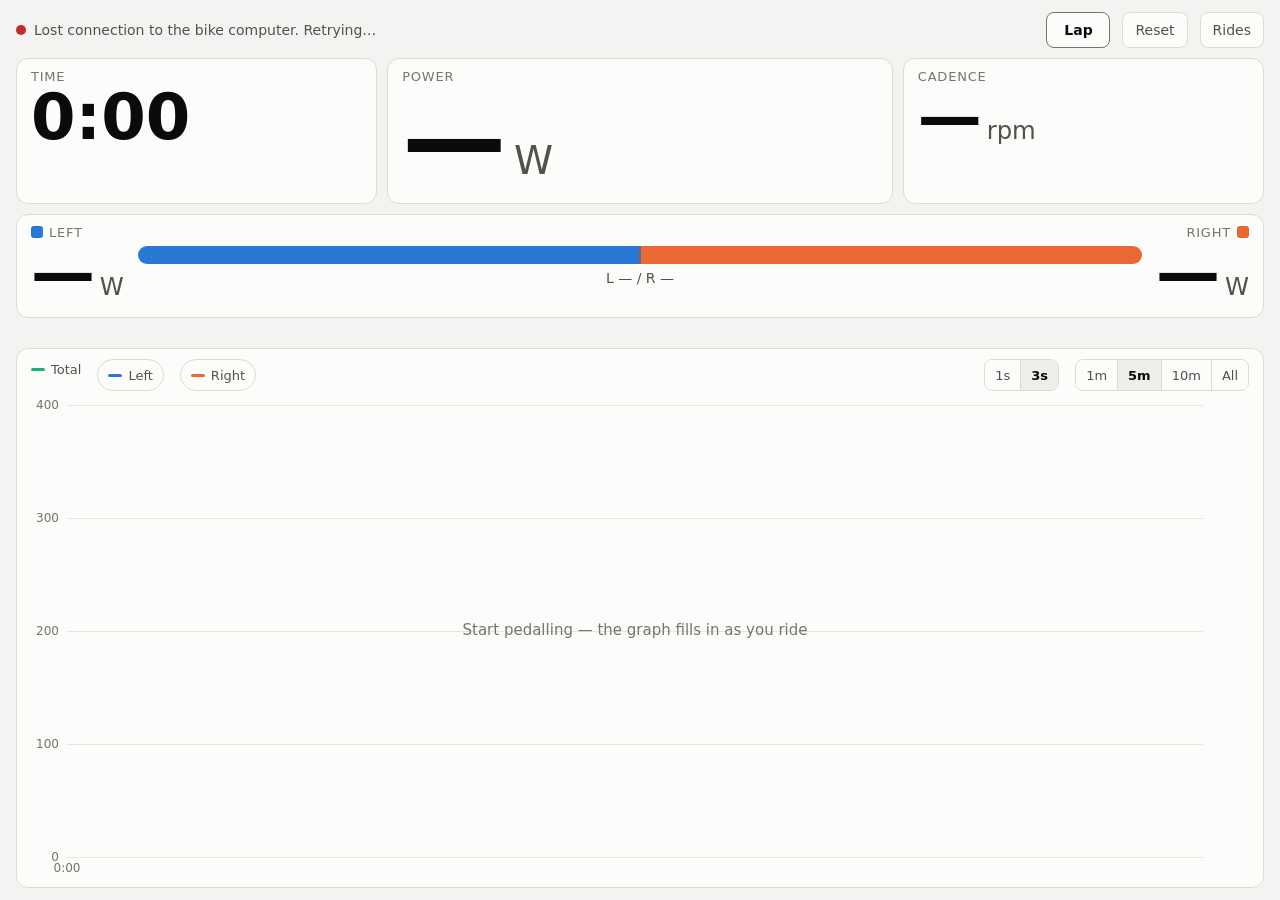
==== static/index.html @ 310988ab "Bike computer v0.8: settable efficiency for the kcal estimate - Efficiency (15-30 %, default 24) und" ====
<!doctype html>
<html lang="en">
<head>
<meta charset="utf-8">
<meta name="viewport" content="width=device-width, initial-scale=1, viewport-fit=cover">
<meta name="theme-color" content="#111110">
<title>Bike Computer</title>
<style>
  :root {
    color-scheme: dark;
    --bg:            #111110;
    --surface-1:     #1a1a19;
    --surface-2:     #242422;
    --border:        #34332f;
    --text-primary:  #f0efec;
    --text-secondary:#c3c2b7;
    --text-muted:    #8d8c84;
    --grid:          #2c2b28;
    --series-total:  #199e70;   /* aqua  */
    --series-left:   #3987e5;   /* blue  */
    --series-right:  #d95926;   /* orange */
    --series-hr:     #d6409f;   /* magenta */
    --ok:            #0ca30c;
    --warn:          #c98500;
    --bad:           #e5484d;
    /* power zones 1-7 */
    --z1: #8e8d87; --z2: #3b82f6; --z3: #22a06b; --z4: #e0b000;
    --z5: #f07a1a; --z6: #e5484d; --z7: #a35ee8;
  }
  @media (prefers-color-scheme: light) {
    :root:not([data-theme="dark"]) {
      color-scheme: light;
      --bg:            #f3f3f1;
      --surface-1:     #fcfcfb;
      --surface-2:     #efeeeb;
      --border:        #dcdbd6;
      --text-primary:  #0b0b0b;
      --text-secondary:#52514e;
      --text-muted:    #75746f;
      --grid:          #e6e5e1;
      --series-total:  #1baf7a;
      --series-left:   #2a78d6;
      --series-right:  #eb6834;
      --series-hr:     #c22d8a;
      --ok:            #008300;
      --warn:          #b07000;
      --bad:           #c62a2f;
      --z1: #75746f; --z2: #2563eb; --z3: #148a5a; --z4: #b38b00;
      --z5: #d9640a; --z6: #c62a2f; --z7: #8a45cf;
    }
  }
  :root[data-theme="dark"] { color-scheme: dark; }

  * { box-sizing: border-box; }
  [hidden] { display: none !important; }
  html, body { height: 100%; margin: 0; }
  body {
    background: var(--bg);
    color: var(--text-primary);
    font-family: system-ui, -apple-system, "Segoe UI", Roboto, sans-serif;
    font-variant-numeric: tabular-nums;
    display: flex; flex-direction: column;
    padding: 12px 16px calc(12px + env(safe-area-inset-bottom));
    gap: 10px;
    overflow-x: hidden;
  }

  header { display: flex; align-items: center; gap: 12px; flex-wrap: wrap; }
  .status { display: flex; align-items: center; gap: 8px; font-size: 14px; color: var(--text-secondary); margin-right: auto; }
  .dot { width: 10px; height: 10px; border-radius: 50%; background: var(--warn); }
  .dot.ok { background: var(--ok); }
  .dot.bad { background: var(--bad); }
  .alert {
    display: none; border: 1px solid var(--bad); border-radius: 8px; padding: 8px 12px;
    font-size: 14px; color: var(--text-primary); background: var(--surface-1);
  }
  .alert.show { display: block; }
  .seg { display: inline-flex; border: 1px solid var(--border); border-radius: 8px; overflow: hidden; }
  .seg button, .btn {
    background: var(--surface-1); color: var(--text-secondary); border: 0;
    font: inherit; font-size: 14px; padding: 8px 12px; cursor: pointer; min-height: 36px;
  }
  .seg button + button { border-left: 1px solid var(--border); }
  .seg button[aria-pressed="true"] { background: var(--surface-2); color: var(--text-primary); font-weight: 600; }
  .btn { border: 1px solid var(--border); border-radius: 8px; text-decoration: none; display: inline-flex; align-items: center; }

  .tiles { display: grid; grid-template-columns: 1fr 1.4fr 1fr; gap: 10px; }
  .tiles.has-hr { grid-template-columns: 1fr 1.4fr 1fr 1fr; }
  .tile.hr { display: none; }
  .tiles.has-hr .tile.hr { display: block; }
  .tile {
    background: var(--surface-1); border: 1px solid var(--border); border-radius: 12px;
    padding: 10px 14px; min-width: 0;
  }
  .label { font-size: 13px; color: var(--text-muted); text-transform: uppercase; letter-spacing: .06em; }
  .value { font-weight: 700; line-height: 1.05; white-space: nowrap; }
  .value small { font-size: .38em; font-weight: 500; color: var(--text-secondary); margin-left: .2em; }
  .big   { font-size: clamp(56px, 10vw, 104px); }
  .mid   { font-size: clamp(28px, 6vw, 64px); }

  .lr { display: grid; grid-template-columns: auto 1fr auto; align-items: center; gap: 14px; }
  .lr .side { min-width: 0; }
  .lr .side.right { text-align: right; }
  .key { display: inline-block; width: 12px; height: 12px; border-radius: 3px; vertical-align: -1px; margin-right: 6px; }
  .balance { position: relative; height: 18px; border-radius: 9px; overflow: hidden; display: flex; gap: 2px; background: var(--surface-1); }
  .balance .bl { background: var(--series-left);  transition: flex-basis .4s; }
  .balance .br { background: var(--series-right); transition: flex-basis .4s; }
  .balance .mid50 { position: absolute; left: 50%; top: -3px; bottom: -3px; width: 2px; margin-left: -1px; background: var(--text-primary); opacity: .6; }
  .baltext { text-align: center; font-size: 14px; color: var(--text-secondary); margin-top: 6px; }

  .btn.lap { color: var(--text-primary); font-weight: 600; border-color: var(--text-muted); min-width: 64px; justify-content: center; }
  .btn.lap.flash { background: var(--surface-2); }
  .zone {
    display: none; margin-left: 8px; padding: 1px 8px; border-radius: 999px; font-size: 12px;
    letter-spacing: .03em; text-transform: none; color: var(--text-primary);
    border: 1px solid var(--zc, var(--border)); background: var(--surface-2);
  }
  .zone.show { display: inline-block; }
  .zone::before { content: ""; display: inline-block; width: 8px; height: 8px; border-radius: 50%; background: var(--zc); margin-right: 6px; vertical-align: 0; }
  .lapline { color: var(--text-primary); }
  .laps { overflow-x: auto; }
  .laps table { border-collapse: collapse; width: 100%; font-size: 14px; white-space: nowrap; }
  .laps th { text-align: right; color: var(--text-muted); font-weight: 500; font-size: 12px; text-transform: uppercase; letter-spacing: .05em; padding: 4px 10px; border-bottom: 1px solid var(--border); }
  .laps td { text-align: right; padding: 5px 10px; border-bottom: 1px solid var(--grid); }
  .laps th:first-child, .laps td:first-child { text-align: left; }
  .laps tr.now td { color: var(--text-secondary); }
  .stats { display: flex; gap: 18px; flex-wrap: wrap; font-size: 14px; color: var(--text-secondary); }
  .stats b { color: var(--text-primary); font-weight: 600; }

  .chart { flex: 1; min-height: 220px; position: relative; padding: 10px 6px 6px 6px; display: flex; flex-direction: column; }
  .legend { display: flex; gap: 16px; font-size: 13px; color: var(--text-secondary); padding: 0 8px 6px; flex-wrap: wrap; }
  .legend .key { width: 14px; height: 3px; border-radius: 2px; vertical-align: 3px; }
  .legend .grow { flex: 1; }
  .legend .seg button { font-size: 13px; padding: 4px 10px; min-height: 30px; }
  .legend > button { font: inherit; color: inherit; background: none; border: 1px solid var(--border); border-radius: 999px; padding: 2px 10px; cursor: pointer; }
  .legend > button[aria-pressed="false"] { opacity: .45; text-decoration: line-through; }
  .legend > button[aria-pressed="false"] .key { background: var(--text-muted) !important; }
  .zonebar { font-size: 13px; color: var(--text-secondary); }
  .zonebar .bar { display: flex; height: 10px; border-radius: 5px; overflow: hidden; gap: 1px; background: var(--surface-2); }
  .zonebar .bar div { min-width: 2px; }
  .zonebar .keys { display: flex; flex-wrap: wrap; gap: 4px 14px; margin-top: 6px; }
  .zonebar .keys span::before { content: ""; display: inline-block; width: 8px; height: 8px; border-radius: 2px; background: var(--zc); margin-right: 5px; }
  .legend > span { padding: 3px 0; }
  .plot { position: relative; flex: 1; min-height: 0; }
  canvas { position: absolute; inset: 0; width: 100%; height: 100%; touch-action: none; }
  .tip {
    position: absolute; pointer-events: none; display: none; z-index: 2;
    background: var(--surface-2); border: 1px solid var(--border); border-radius: 8px;
    padding: 8px 10px; font-size: 13px; color: var(--text-primary); white-space: nowrap;
    box-shadow: 0 4px 14px rgba(0,0,0,.25);
  }
  .tip .row { display: flex; justify-content: space-between; gap: 14px; }
  .tip .row span:first-child { color: var(--text-secondary); }

  @media (max-width: 640px) {
    .tiles { grid-template-columns: 1fr 1fr; }
    .tiles .power { grid-column: 1 / -1; order: -1; }
    .tiles.has-hr { grid-template-columns: 1fr 1fr 1fr; }
    .tiles.has-hr .mid { font-size: clamp(24px, 7.5vw, 40px); }
  }
</style>
</head>
<body>
  <header>
    <div class="status"><span class="dot" id="dot"></span><span id="status">Connecting…</span></div>
    <button class="btn lap" id="lap" title="Finish this lap and start the next">Lap</button>
    <button class="btn" id="reset">Reset</button>
    <a class="btn" href="/rides">Rides</a>
  </header>

  <div class="alert" id="alert" role="alert"></div>

  <section class="tiles" id="tiles">
    <div class="tile">
      <div class="label">Time</div>
      <div class="value mid" id="time">0:00</div>
    </div>
    <div class="tile power">
      <div class="label">Power<span class="zone" id="zone"></span></div>
      <div class="value big" id="power">—<small>W</small></div>
    </div>
    <div class="tile">
      <div class="label">Cadence</div>
      <div class="value mid" id="cad">—<small>rpm</small></div>
    </div>
    <div class="tile hr">
      <div class="label">Heart rate</div>
      <div class="value mid" id="hr">—<small>bpm</small></div>
    </div>
  </section>

  <section class="tile lr">
    <div class="side">
      <div class="label"><span class="key" style="background:var(--series-left)"></span>Left</div>
      <div class="value mid" id="left">—<small>W</small></div>
    </div>
    <div>
      <div class="balance" aria-hidden="true"><div class="bl" id="bl" style="flex-basis:50%"></div><div class="br" id="br" style="flex-basis:50%"></div><div class="mid50"></div></div>
      <div class="baltext" id="baltext">L — / R —</div>
    </div>
    <div class="side right">
      <div class="label">Right<span class="key" style="background:var(--series-right);margin:0 0 0 6px"></span></div>
      <div class="value mid" id="right">—<small>W</small></div>
    </div>
  </section>

  <section class="stats" id="stats" title="NP = normalized power: like the average, but weights hard efforts more. IF = NP ÷ FTP. TSS = training load: 100 = one hour at FTP."></section>
  <section class="zonebar" id="zonebar" hidden></section>
  <section class="stats lapline" id="lapline"></section>

  <section class="tile chart">
    <div class="legend">
      <span><span class="key" style="background:var(--series-total)"></span>Total</span>
      <button type="button" id="showL" title="Show or hide the left pedal line"><span class="key" style="background:var(--series-left)"></span>Left</button>
      <button type="button" id="showR" title="Show or hide the right pedal line"><span class="key" style="background:var(--series-right)"></span>Right</button>
      <button type="button" id="showH" title="Show or hide the heart rate line (its own scale)" hidden><span class="key" style="background:var(--series-hr)"></span>HR</button>
      <span class="grow"></span>
      <div class="seg" id="smooth" title="Smoothing for the big numbers">
        <button data-v="1" aria-pressed="false">1s</button>
        <button data-v="3" aria-pressed="true">3s</button>
      </div>
      <div class="seg" id="win" title="Graph window">
        <button data-v="60">1m</button>
        <button data-v="300">5m</button>
        <button data-v="600">10m</button>
        <button data-v="0">All</button>
      </div>
    </div>
    <div class="plot" id="plot">
      <canvas id="cv" aria-label="Power over time: total, left and right pedal"></canvas>
      <div class="tip" id="tip"></div>
    </div>
  </section>

  <section class="tile laps" id="laps" hidden></section>

<script>
(() => {
  const $ = id => document.getElementById(id);
  let history = [];          // samples recorded while moving
  let latest = null;         // last sample from server
  let windowS = 300;
  let smoothS = 3;
  let hoverX = null;
  let showL = true, showR = true, showH = true;   // left/right pedal and heart rate lines on the graph

  // ---------- persisted preferences (best effort)
  try {
    const w = localStorage.getItem("bc.win"); if (w !== null) windowS = +w;
    const s = localStorage.getItem("bc.smooth"); if (s !== null) smoothS = +s;
    showL = localStorage.getItem("bc.showL") !== "0";
    showR = localStorage.getItem("bc.showR") !== "0";
    showH = localStorage.getItem("bc.showH") !== "0";
  } catch (e) {}
  function setupToggle(id, key, get, set) {
    const b = $(id);
    const sync = () => b.setAttribute("aria-pressed", String(get()));
    b.onclick = () => { set(!get()); sync(); try { localStorage.setItem(key, get() ? "1" : "0"); } catch (e) {} render(); };
    sync();
  }
  setupToggle("showL", "bc.showL", () => showL, v => showL = v);
  setupToggle("showR", "bc.showR", () => showR, v => showR = v);
  setupToggle("showH", "bc.showH", () => showH, v => showH = v);
  function setupSeg(id, get, set) {
    const btns = [...$(id).querySelectorAll("button")];
    const sync = () => btns.forEach(b => b.setAttribute("aria-pressed", String(+b.dataset.v === get())));
    btns.forEach(b => b.onclick = () => { set(+b.dataset.v); sync(); render(); });
    sync();
  }
  setupSeg("win", () => windowS, v => { windowS = v; try { localStorage.setItem("bc.win", v); } catch (e) {} });
  setupSeg("smooth", () => smoothS, v => { smoothS = v; try { localStorage.setItem("bc.smooth", v); } catch (e) {} });

  $("reset").onclick = () => {
    if (confirm("Reset the ride? (timer, graph and averages)")) post("/api/reset");
  };

  // POSTs must carry this header; the server rejects POSTs from other web pages.
  function post(path, body) {
    return fetch(path, {
      method: "POST",
      headers: { "Content-Type": "application/json", "X-Bike-Computer": "1" },
      body: JSON.stringify(body || {}),
    }).catch(() => {});
  }
  // The Pi has no battery-backed clock; give it the phone's time for ride file names.
  const sendClock = () => post("/api/clock", { now: Date.now() });

  // ---------- formatting
  const fmtTime = s => {
    s = Math.floor(s || 0);
    const h = Math.floor(s / 3600), m = Math.floor(s / 60) % 60, ss = String(s % 60).padStart(2, "0");
    return h ? `${h}:${String(m).padStart(2, "0")}:${ss}` : `${m}:${ss}`;
  };
  const num = (v, unit) => `${v == null ? "—" : Math.round(v)}<small>${unit}</small>`;
  const css = name => getComputedStyle(document.documentElement).getPropertyValue(name).trim();

  // ---------- power zones (share of FTP; same limits as ride.py)
  const ZONES = [[1, "Recovery", .55], [2, "Endurance", .75], [3, "Tempo", .90], [4, "Threshold", 1.05],
                 [5, "VO2 max", 1.20], [6, "Anaerobic", 1.50], [7, "Neuromuscular", Infinity]];
  const zoneOf = (p, ftp) => ftp && p != null ? ZONES.find(z => p <= z[2] * ftp) : null;

  // ---------- numbers
  function smoothed() {
    // Average of the last `smoothS` seconds; falls back to the live sample when stopped.
    if (!latest) return null;
    if (!latest.moving || smoothS <= 1 || history.length === 0) return latest;
    const tail = history.slice(-smoothS);
    const avg = k => {
      const v = tail.map(s => s[k]).filter(x => x != null);
      return v.length ? v.reduce((a, b) => a + b, 0) / v.length : null;
    };
    return { p: avg("p"), l: avg("l"), r: avg("r"), c: avg("c"), h: latest.h };
  }

  function renderNumbers() {
    if (!latest) return;
    const st = latest.stats || {};
    const ftp = st.ftp;
    $("time").textContent = fmtTime(st.elapsed);
    const s = smoothed();
    $("power").innerHTML = num(s.p, "W");
    const z = latest.moving ? zoneOf(s.p, ftp) : null;
    $("zone").classList.toggle("show", !!z);
    if (z) { $("zone").textContent = `Z${z[0]} ${z[1]}`; $("zone").style.setProperty("--zc", `var(--z${z[0]})`); }
    $("cad").innerHTML = num(s.c, "rpm");
    // Show the heart rate tile once a strap has been seen in this ride.
    if (latest.h != null || st.avg_hr != null) $("tiles").classList.add("has-hr");
    $("hr").innerHTML = num(latest.h, "bpm");
    $("left").innerHTML = num(s.l, "W");
    $("right").innerHTML = num(s.r, "W");
    const tot = (s.l || 0) + (s.r || 0);
    if (s.l != null && tot > 0) {
      const lp = Math.round(100 * s.l / tot);
      $("bl").style.flexBasis = lp + "%";
      $("br").style.flexBasis = (100 - lp) + "%";
      $("baltext").textContent = `L ${lp}% / R ${100 - lp}%`;
    } else {
      $("baltext").textContent = "L — / R —";
    }
    const balTot = (st.avg_l || 0) + (st.avg_r || 0);
    const avgBal = balTot > 0 ? `${Math.round(100 * st.avg_l / balTot)}/${Math.round(100 * st.avg_r / balTot)}` : "—";
    $("stats").innerHTML =
      `<span>Avg <b>${st.avg_p ?? "—"} W</b></span>` +
      `<span>NP <b>${st.np ?? "—"} W</b></span>` +
      `<span>Max <b>${st.max_p ?? "—"} W</b></span>` +
      `<span>Avg L/R <b>${avgBal}</b></span>` +
      `<span>Avg cad <b>${st.avg_c ?? "—"} rpm</b></span>` +
      (st.avg_hr != null ? `<span>Avg HR <b>${st.avg_hr} bpm</b></span><span>Max HR <b>${st.max_hr} bpm</b></span>` : "") +
      `<span>Work <b>${st.kj ?? "—"} kJ</b></span>` +
      `<span title="Estimated food energy burned, assuming ${st.efficiency || 24}% efficiency (set it on the Rides page).">Burned <b>≈ ${kcal(st.kj, st.efficiency) ?? "—"} kcal</b></span>` +
      (ftp ? `<span>IF <b>${st.if != null ? st.if.toFixed(2) : "—"}</b></span><span>TSS <b>${st.tss ?? "—"}</b></span>` : "");
    renderLaps(st);
    renderZones($("zonebar"), ftp ? st.zones : null);
    $("showH").hidden = !$("tiles").classList.contains("has-hr");

    renderStatus();
  }

  // Food energy burned, estimated from work: 1 kcal = 4.184 kJ and the body turns
  // about `eff` % of it into work at the pedals (24 % by default, so kcal ≈ kJ).
  // Set on the Rides page, as it varies from rider to rider.
  const kcal = (kj, eff) => kj == null ? null : Math.round(kj / (4.184 * (eff || 24) / 100));

  // ---------- time in zones (same markup on the Rides page)
  function renderZones(box, zones) {
    const total = zones ? zones.reduce((a, b) => a + b, 0) : 0;
    box.hidden = !total;
    if (!total) return;
    const names = ZONES.map(z => z[1]);
    box.innerHTML = `<div class="bar" role="img" aria-label="Time in power zones">` +
      zones.map((s, i) => s ? `<div style="flex:${s};background:var(--z${i + 1})" title="Z${i + 1} ${names[i]}: ${fmtTime(s)}"></div>` : "").join("") +
      `</div><div class="keys">` +
      zones.map((s, i) => s ? `<span style="--zc:var(--z${i + 1})">Z${i + 1} <b>${fmtTime(s)}</b> · ${Math.round(100 * s / total)}%</span>` : "").join("") +
      `</div>`;
  }

  // ---------- laps
  function renderLaps(st) {
    const lap = st.lap, laps = st.laps || [];
    // The lap line only once a lap has been pressed; before that it repeats the ride totals.
    $("lapline").innerHTML = lap && laps.length
      ? `<span>Lap <b>${lap.n}</b></span><span>Lap time <b>${fmtTime(lap.elapsed)}</b></span>` +
        `<span>Lap avg <b>${lap.avg_p} W</b></span>` +
        (lap.avg_hr != null ? `<span>Lap HR <b>${lap.avg_hr} bpm</b></span>` : "")
      : "";
    const box = $("laps");
    box.hidden = !laps.length;
    if (!laps.length) return;
    const hasHr = [...laps, lap].some(l => l && l.avg_hr != null);
    const ftp = st.ftp;
    const row = (l, now) => `<tr class="${now ? "now" : ""}"><td>${l.n}${now ? " (now)" : ""}</td>` +
      `<td>${fmtTime(l.elapsed)}</td><td>${l.avg_p} W</td><td>${l.np ?? "—"}${l.np != null ? " W" : ""}</td>` +
      `<td>${l.max_p} W</td>` + (ftp ? `<td>${l.if != null ? l.if.toFixed(2) : "—"}</td>` : "") +
      (hasHr ? `<td>${l.avg_hr ?? "—"}${l.avg_hr != null ? " bpm" : ""}</td>` : "") +
      `<td>${l.avg_c != null ? `${l.avg_c} rpm` : "—"}</td></tr>`;
    box.innerHTML = `<table><thead><tr><th>Lap</th><th>Time</th><th>Avg</th><th>NP</th><th>Max</th>` +
      (ftp ? `<th>IF</th>` : "") + (hasHr ? `<th>HR</th>` : "") + `<th>Cadence</th></tr></thead><tbody>` +
      laps.map(l => row(l, false)).join("") + (lap && lap.elapsed > 0 ? row(lap, true) : "") + `</tbody></table>`;
  }

  $("lap").onclick = () => {
    post("/api/lap");
    const b = $("lap");
    b.classList.add("flash"); setTimeout(() => b.classList.remove("flash"), 400);
  };

  // ---------- status line and warnings
  const STALE_MS = 5000;     // no sample for this long = the bike computer stopped updating
  let lastMsgAt = 0, linkDown = false;

  function renderStatus() {
    const dot = $("dot"), status = $("status");
    const stale = !linkDown && lastMsgAt && Date.now() - lastMsgAt > STALE_MS;
    const src = (latest && latest.source) || {};
    let text, cls = "";
    if (linkDown) {
      text = "Lost connection to the bike computer. Retrying…"; cls = "bad";
    } else if (stale) {
      text = "No data from the bike computer. The numbers are not updating."; cls = "bad";
    } else if (!latest) {
      text = "Connecting…";
    } else if (latest.connected) {
      text = latest.moving ? "Receiving" : "Connected · paused"; cls = "ok";
    } else {
      text = src.text || "Searching for pedals…"; cls = src.level === "error" ? "bad" : "";
    }
    status.textContent = text;
    dot.classList.toggle("ok", cls === "ok");
    dot.classList.toggle("bad", cls === "bad");
    const err = latest && !linkDown && !stale ? latest.log_error : null;
    $("alert").textContent = err ? `${err}. The dashboard keeps working, but this ride is not being saved.` : "";
    $("alert").classList.toggle("show", !!err);
  }
  setInterval(renderStatus, 1000);

  // ---------- chart
  const cv = $("cv"), ctx = cv.getContext("2d"), plot = $("plot"), tip = $("tip");
  const PAD = { l: 44, r: 54, t: 8, b: 24 };

  function visible() {
    if (!history.length) return [];
    if (!windowS) return history;
    const tEnd = history[history.length - 1].t;
    let i = history.length - 1;
    while (i > 0 && history[i - 1].t >= tEnd - windowS) i--;
    return history.slice(i);
  }

  // Average neighbouring samples so a long ride draws about one point per pixel.
  // Returns [points, k] where k = seconds per point (for finding pauses).
  function thin(data, maxPts) {
    if (data.length <= maxPts) return [data, 1];
    const k = Math.ceil(data.length / maxPts), out = [];
    for (let i = 0; i < data.length; i += k) {
      const chunk = data.slice(i, i + k), o = { t: chunk[0].t, lap: chunk[chunk.length - 1].lap };
      for (const key of ["p", "l", "r", "c", "h"]) {
        const v = chunk.map(d => d[key]).filter(x => x != null);
        o[key] = v.length ? v.reduce((a, b) => a + b, 0) / v.length : null;
      }
      out.push(o);
    }
    return [out, k];
  }

  function niceStep(max) {
    const raw = max / 5, mag = Math.pow(10, Math.floor(Math.log10(raw)));
    for (const m of [1, 2, 2.5, 5, 10]) if (m * mag >= raw) return m * mag;
    return 10 * mag;
  }

  function render() {
    renderNumbers();
    const dpr = window.devicePixelRatio || 1;
    const W = plot.clientWidth, H = plot.clientHeight;
    if (cv.width !== Math.round(W * dpr) || cv.height !== Math.round(H * dpr)) {
      cv.width = Math.round(W * dpr); cv.height = Math.round(H * dpr);
    }
    ctx.setTransform(dpr, 0, 0, dpr, 0, 0);
    ctx.clearRect(0, 0, W, H);

    const data = visible();
    const pw = W - PAD.l - PAD.r, ph = H - PAD.t - PAD.b;
    const tEnd = data.length ? data[data.length - 1].t : 0;
    const span = windowS || Math.max(60, tEnd - (data[0] ? data[0].t : 0));
    // Fill from the left until the ride is longer than the window, then scroll.
    const t0 = windowS ? Math.max(0, tEnd - windowS) : (data[0] ? data[0].t : 0);
    let maxP = 300, maxH = 0;
    for (const d of data) { if (d.p > maxP) maxP = d.p; if (d.h > maxH) maxH = d.h; }
    const step = niceStep(maxP * 1.08);
    const yMax = Math.ceil(maxP * 1.08 / step) * step;
    const x = t => PAD.l + (t - t0) / span * pw;
    const y = p => PAD.t + ph - (p / yMax) * ph;
    // Heart rate gets its own scale: 40 bpm at the bottom, at least 200 at the top.
    const hMin = 40, hMax = Math.max(200, Math.ceil((maxH + 10) / 10) * 10);
    const yh = h => PAD.t + ph - ((h - hMin) / (hMax - hMin)) * ph;

    // power zone bands (faint), with Z labels on the left inside the plot
    const ftp = latest && latest.stats ? latest.stats.ftp : null;
    if (ftp) {
      ctx.save();
      ctx.font = "11px system-ui, sans-serif"; ctx.textAlign = "left"; ctx.textBaseline = "middle";
      let lo = 0;
      for (const [n, , hi] of ZONES) {
        const top = Math.min(hi * ftp, yMax);
        if (lo >= yMax) break;
        const y0 = y(lo), y1 = y(top);
        ctx.globalAlpha = .09; ctx.fillStyle = css(`--z${n}`);
        ctx.fillRect(PAD.l, y1, pw, y0 - y1);
        if (y0 - y1 > 14) {
          ctx.globalAlpha = .8; ctx.fillStyle = css("--text-muted");
          ctx.fillText(`Z${n}`, PAD.l + 4, (y0 + y1) / 2);
        }
        lo = top;
      }
      ctx.restore();
    }

    // grid + y labels
    ctx.font = "12px system-ui, sans-serif";
    ctx.fillStyle = css("--text-muted");
    ctx.strokeStyle = css("--grid");
    ctx.lineWidth = 1;
    ctx.textAlign = "right"; ctx.textBaseline = "middle";
    for (let v = 0; v <= yMax; v += step) {
      const yy = Math.round(y(v)) + .5;
      ctx.beginPath(); ctx.moveTo(PAD.l, yy); ctx.lineTo(PAD.l + pw, yy); ctx.stroke();
      ctx.fillText(v, PAD.l - 8, yy);
    }
    // x labels (elapsed time)
    ctx.textAlign = "center"; ctx.textBaseline = "top";
    // Round time steps: about 4-8 labels, at 15 s, 1 min, ..., 1 h, 2 h.
    const xStep = [15, 30, 60, 120, 300, 600, 900, 1800, 3600, 7200].find(st => span / st <= 8) || 7200;
    for (let t = Math.ceil(Math.max(0, t0) / xStep) * xStep; t <= tEnd; t += xStep) {
      ctx.fillText(fmtTime(t), x(t), PAD.t + ph + 6);
    }

    if (data.length < 2) {
      ctx.textAlign = "center"; ctx.textBaseline = "middle";
      ctx.fillStyle = css("--text-muted"); ctx.font = "15px system-ui, sans-serif";
      ctx.fillText("Start pedalling — the graph fills in as you ride", PAD.l + pw / 2, PAD.t + ph / 2);
      tip.style.display = "none";
      return;
    }

    // lap starts: dashed vertical line with the lap number
    ctx.save();
    ctx.setLineDash([4, 4]); ctx.strokeStyle = css("--text-muted"); ctx.lineWidth = 1;
    ctx.fillStyle = css("--text-secondary"); ctx.font = "11px system-ui, sans-serif";
    ctx.textAlign = "left"; ctx.textBaseline = "top";
    for (let i = 1; i < data.length; i++) {
      if (data[i].lap != null && data[i - 1].lap != null && data[i].lap !== data[i - 1].lap) {
        const xx = Math.round(x(data[i].t)) + .5;
        ctx.beginPath(); ctx.moveTo(xx, PAD.t); ctx.lineTo(xx, PAD.t + ph); ctx.stroke();
        ctx.fillText(`Lap ${data[i].lap}`, xx + 4, PAD.t + 2);
      }
    }
    ctx.restore();

    // series, drawn back-to-front: left, right, then total on top
    const hasHr = maxH > 0;
    const series = [
      { k: "h", color: css("--series-hr"),    name: "HR",    on: showH && hasHr, y: yh, unit: " bpm" },
      { k: "l", color: css("--series-left"),  name: "Left",  on: showL, y },
      { k: "r", color: css("--series-right"), name: "Right", on: showR, y },
      { k: "p", color: css("--series-total"), name: "Total", on: true,  y },
    ].filter(s => s.on);
    const [pts, k] = thin(data, Math.max(100, Math.round(pw * 1.5)));
    ctx.save();
    ctx.beginPath(); ctx.rect(PAD.l, PAD.t - 2, pw, ph + 4); ctx.clip();
    ctx.lineJoin = "round"; ctx.lineCap = "round";
    for (const s of series) {
      ctx.strokeStyle = s.color; ctx.lineWidth = s.k === "h" ? 1.5 : 2;
      ctx.beginPath();
      let pen = false, prevT = null;
      for (const d of pts) {
        const v = d[s.k];
        // break the line across gaps (pauses) and missing balance values
        if (v == null || (prevT != null && d.t - prevT > 2.5 * k)) { pen = false; }
        if (v != null) { pen ? ctx.lineTo(x(d.t), s.y(v)) : ctx.moveTo(x(d.t), s.y(v)); pen = true; }
        prevT = d.t;
      }
      ctx.stroke();
    }
    ctx.restore();

    // direct labels at the right end of each line (text ink, coloured key), de-collided
    const last = data[data.length - 1];
    const labels = series.filter(s => last[s.k] != null)
      .map(s => ({ ...s, v: last[s.k], yy: s.y(last[s.k]) }))
      .sort((a, b) => a.yy - b.yy);
    for (let i = 1; i < labels.length; i++)
      if (labels[i].yy - labels[i - 1].yy < 15) labels[i].yy = labels[i - 1].yy + 15;
    ctx.textAlign = "left"; ctx.textBaseline = "middle"; ctx.font = "600 12px system-ui, sans-serif";
    for (const lb of labels) {
      ctx.fillStyle = lb.color;
      ctx.fillRect(PAD.l + pw + 6, lb.yy - 1.5, 8, 3);
      ctx.fillStyle = css("--text-primary");
      ctx.fillText(Math.round(lb.v) + (lb.k === "h" ? "♥" : ""), PAD.l + pw + 18, lb.yy);
    }

    // hover / touch crosshair + tooltip
    if (hoverX != null && hoverX >= PAD.l && hoverX <= PAD.l + pw) {
      const tHover = t0 + (hoverX - PAD.l) / pw * span;
      let best = data[0];
      for (const d of data) if (Math.abs(d.t - tHover) < Math.abs(best.t - tHover)) best = d;
      const xx = Math.round(x(best.t)) + .5;
      ctx.strokeStyle = css("--text-muted"); ctx.lineWidth = 1;
      ctx.beginPath(); ctx.moveTo(xx, PAD.t); ctx.lineTo(xx, PAD.t + ph); ctx.stroke();
      for (const s of series) {
        if (best[s.k] == null) continue;
        ctx.beginPath(); ctx.arc(xx, s.y(best[s.k]), 4, 0, Math.PI * 2);
        ctx.fillStyle = s.color; ctx.fill();
        ctx.lineWidth = 2; ctx.strokeStyle = css("--surface-1"); ctx.stroke();
      }
      const row = (k, v) => `<div class="row"><span>${k}</span><b>${v}</b></div>`;
      tip.innerHTML = `<div style="margin-bottom:4px;color:var(--text-muted)">${fmtTime(best.t)}</div>` +
        row("Total", `${best.p} W`) +
        row("Left", best.l == null ? "—" : `${best.l} W`) +
        row("Right", best.r == null ? "—" : `${best.r} W`) +
        row("Cadence", best.c == null ? "—" : `${best.c} rpm`) +
        (best.h != null ? row("Heart rate", `${best.h} bpm`) : "");
      tip.style.display = "block";
      const tw = tip.offsetWidth;
      tip.style.left = (xx + 12 + tw > W ? xx - 12 - tw : xx + 12) + "px";
      tip.style.top = PAD.t + "px";
    } else {
      tip.style.display = "none";
    }
  }

  const setHover = e => { const r = cv.getBoundingClientRect(); hoverX = e.clientX - r.left; render(); };
  cv.addEventListener("pointermove", setHover);
  cv.addEventListener("pointerdown", setHover);
  cv.addEventListener("pointerleave", () => { hoverX = null; render(); });
  // On a touch screen there is no "leave": hide the tooltip when the finger lifts.
  const endTouch = e => { if (e.pointerType !== "mouse") { hoverX = null; render(); } };
  cv.addEventListener("pointerup", endTouch);
  cv.addEventListener("pointercancel", endTouch);
  window.addEventListener("resize", render);
  matchMedia("(prefers-color-scheme: dark)").addEventListener?.("change", render);

  // ---------- data
  const MAX_HISTORY = 12 * 3600;     // same as the server: the whole ride
  let loading = false, pending = [];   // samples that arrive while the history loads

  function addSample(m) {
    // Skip samples the history already has (by moving time), so nothing is drawn twice.
    const last = history[history.length - 1];
    if (m.moving && (!last || m.t > last.t)) history.push({ t: m.t, p: m.p, l: m.l, r: m.r, c: m.c, h: m.h, lap: m.lap });
    if (history.length > MAX_HISTORY) history.splice(0, history.length - MAX_HISTORY);
  }

  async function loadHistory() {
    loading = true; pending = [];
    try {
      const r = await fetch("/api/history");
      const j = await r.json(), c = j.history || {};
      history = (c.t || []).map((t, i) => ({ t, p: c.p[i], l: c.l[i], r: c.r[i], c: c.c[i], h: c.h[i], lap: c.lap[i] }));
    } catch (e) {}
    loading = false;
    pending.forEach(addSample);        // samples that arrived meanwhile, after the history
    pending = [];
  }

  function connect() {
    const es = new EventSource("/events");
    es.onopen = () => { linkDown = false; lastMsgAt = Date.now(); sendClock(); loadHistory().then(render); };
    es.onmessage = ev => {
      lastMsgAt = Date.now();
      const m = JSON.parse(ev.data);
      if (m.type === "reset") { history = []; pending = []; latest = null; $("tiles").classList.remove("has-hr"); render(); return; }
      latest = m;
      if (loading) pending.push(m); else addSample(m);
      render();
    };
    es.onerror = () => { linkDown = true; renderStatus(); };
  }

  render();
  connect();
  setInterval(sendClock, 10 * 60 * 1000);   // in case the Pi's clock changes later

  // Keep the screen awake while the page is open (where supported).
  async function wake() { try { await navigator.wakeLock?.request("screen"); } catch (e) {} }
  wake();
  document.addEventListener("visibilitychange", () => { if (document.visibilityState === "visible") wake(); });
})();
</script>
</body>
</html>
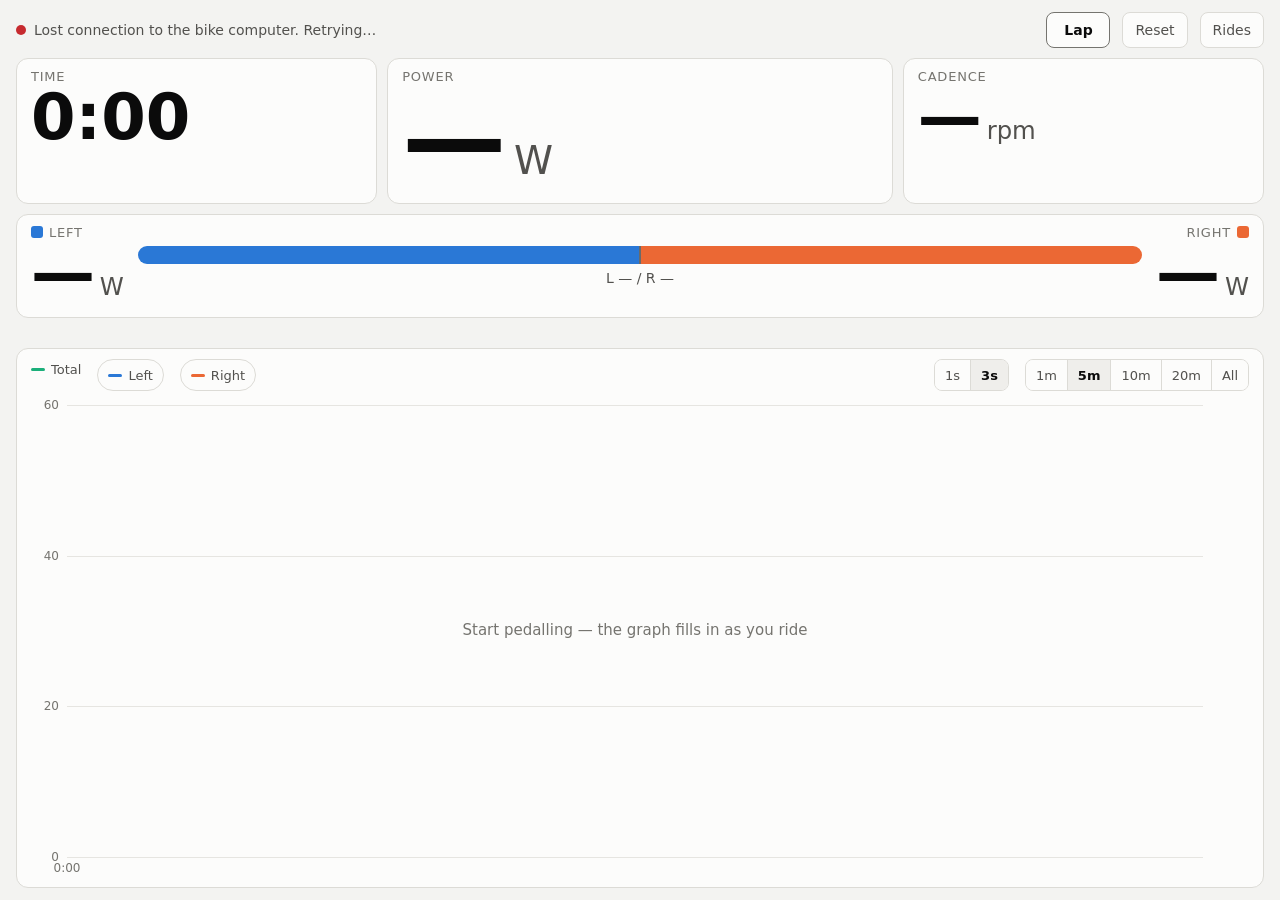
==== commit 9b5c4eec: "Bike computer v0.9: interval timer for HIIT, 20 minute graph, mypy - Intense intervals are found on " ====
--- a/static/index.html
+++ b/static/index.html
@@ -97,6 +97,9 @@
   .value small { font-size: .38em; font-weight: 500; color: var(--text-secondary); margin-left: .2em; }
   .big   { font-size: clamp(56px, 10vw, 104px); }
   .mid   { font-size: clamp(28px, 6vw, 64px); }
+  /* the intense interval going on (HIIT), under the ride time */
+  .intense { margin-top: 4px; font-weight: 700; font-size: clamp(18px, 3.6vw, 36px); color: var(--z6); white-space: nowrap; }
+  .intense small { font-size: .5em; font-weight: 600; text-transform: uppercase; letter-spacing: .06em; margin-right: .4em; vertical-align: .2em; }
 
   .lr { display: grid; grid-template-columns: auto 1fr auto; align-items: center; gap: 14px; }
   .lr .side { min-width: 0; }
@@ -174,6 +177,7 @@
     <div class="tile">
       <div class="label">Time</div>
       <div class="value mid" id="time">0:00</div>
+      <div class="intense" id="intense" title="How long this intense interval has lasted" hidden><small>Hard</small><span id="intenseT"></span></div>
     </div>
     <div class="tile power">
       <div class="label">Power<span class="zone" id="zone"></span></div>
@@ -223,6 +227,7 @@
         <button data-v="60">1m</button>
         <button data-v="300">5m</button>
         <button data-v="600">10m</button>
+        <button data-v="1200">20m</button>
         <button data-v="0">All</button>
       </div>
     </div>
@@ -317,6 +322,9 @@
     const st = latest.stats || {};
     const ftp = st.ftp;
     $("time").textContent = fmtTime(st.elapsed);
+    // An intense interval going on: its own timer, gone when it ends.
+    $("intense").hidden = st.intense_s == null;
+    if (st.intense_s != null) $("intenseT").textContent = fmtTime(st.intense_s);
     const s = smoothed();
     $("power").innerHTML = num(s.p, "W");
     const z = latest.moving ? zoneOf(s.p, ftp) : null;
@@ -484,14 +492,26 @@
     const span = windowS || Math.max(60, tEnd - (data[0] ? data[0].t : 0));
     // Fill from the left until the ride is longer than the window, then scroll.
     const t0 = windowS ? Math.max(0, tEnd - windowS) : (data[0] ? data[0].t : 0);
-    let maxP = 300, maxH = 0;
-    for (const d of data) { if (d.p > maxP) maxP = d.p; if (d.h > maxH) maxH = d.h; }
+    // The scales fit the lines shown in this window: power from 0 up to the highest
+    // shown value (total, or a pedal line if it is higher), heart rate from its lowest
+    // to its highest value in the window.
+    let maxP = 0, minH = Infinity, maxH = 0;
+    for (const d of data) {
+      if (d.p > maxP) maxP = d.p;
+      if (showL && d.l > maxP) maxP = d.l;
+      if (showR && d.r > maxP) maxP = d.r;
+      if (d.h != null) { if (d.h > maxH) maxH = d.h; if (d.h < minH) minH = d.h; }
+    }
+    maxP = Math.max(maxP, 50);                   // nothing shown yet: still a sensible scale
     const step = niceStep(maxP * 1.08);
     const yMax = Math.ceil(maxP * 1.08 / step) * step;
+    cv.dataset.yMax = yMax;                      // read by the browser tests
     const x = t => PAD.l + (t - t0) / span * pw;
     const y = p => PAD.t + ph - (p / yMax) * ph;
-    // Heart rate gets its own scale: 40 bpm at the bottom, at least 200 at the top.
-    const hMin = 40, hMax = Math.max(200, Math.ceil((maxH + 10) / 10) * 10);
+    // Heart rate gets its own scale (no axis, the line is labelled): 10 bpm of room
+    // on each side, rounded to 10, and at least 40 bpm from bottom to top.
+    let hMin = Math.floor((minH - 10) / 10) * 10, hMax = Math.ceil((maxH + 10) / 10) * 10;
+    if (hMax - hMin < 40) { const mid = (hMin + hMax) / 2; hMin = mid - 20; hMax = mid + 20; }
     const yh = h => PAD.t + ph - ((h - hMin) / (hMax - hMin)) * ph;
 
     // power zone bands (faint), with Z labels on the left inside the plot
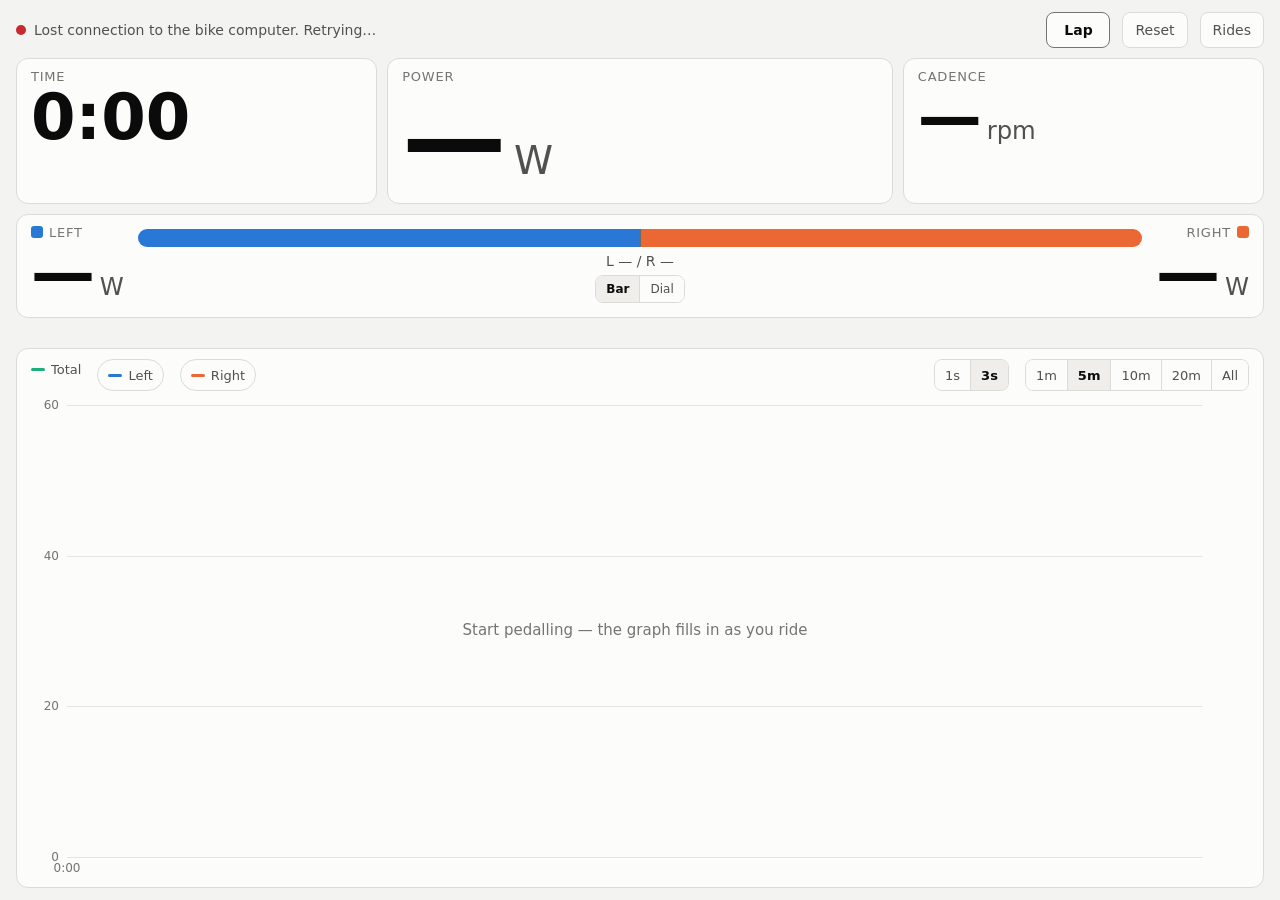
==== commit 11cd96b6: "Show the left/right balance as a dial, as an option A Bar | Dial switch under the balance on the das" ====
--- a/static/index.html
+++ b/static/index.html
@@ -110,6 +110,17 @@
   .balance .br { background: var(--series-right); transition: flex-basis .4s; }
   .balance .mid50 { position: absolute; left: 50%; top: -3px; bottom: -3px; width: 2px; margin-left: -1px; background: var(--text-primary); opacity: .6; }
   .baltext { text-align: center; font-size: 14px; color: var(--text-secondary); margin-top: 6px; }
+  /* the balance as a dial: needle on a half circle, 30-70 % each side */
+  .dial { display: block; width: 100%; max-width: 200px; margin: 0 auto; }
+  .dial .arc { fill: none; stroke-width: 14; }
+  .dial .tick { stroke: var(--text-muted); stroke-width: 2; }
+  .dial .tick.c { stroke: var(--text-primary); stroke-width: 3; opacity: .6; }
+  .dial text { fill: var(--text-muted); font-size: 12px; font-family: inherit; }
+  .dial .needle { transition: transform .4s; transform-origin: 100px 100px; }
+  .dial .needle line { stroke: var(--text-primary); stroke-width: 4; stroke-linecap: round; }
+  .dial .needle circle { fill: var(--text-primary); }
+  .balview.seg { display: flex; width: max-content; margin: 6px auto 0; }
+  .balview button { font-size: 12px; padding: 2px 10px; min-height: 26px; }
 
   .btn.lap { color: var(--text-primary); font-weight: 600; border-color: var(--text-muted); min-width: 64px; justify-content: center; }
   .btn.lap.flash { background: var(--surface-2); }
@@ -199,8 +210,22 @@
       <div class="value mid" id="left">—<small>W</small></div>
     </div>
     <div>
-      <div class="balance" aria-hidden="true"><div class="bl" id="bl" style="flex-basis:50%"></div><div class="br" id="br" style="flex-basis:50%"></div><div class="mid50"></div></div>
+      <div class="balance" id="balbar" aria-hidden="true"><div class="bl" id="bl" style="flex-basis:50%"></div><div class="br" id="br" style="flex-basis:50%"></div><div class="mid50"></div></div>
+      <svg class="dial" id="baldial" viewBox="0 0 200 112" aria-hidden="true" hidden>
+        <path class="arc" d="M 20 100 A 80 80 0 0 1 100 20" stroke="var(--series-left)"/>
+        <path class="arc" d="M 100 20 A 80 80 0 0 1 180 100" stroke="var(--series-right)"/>
+        <line class="tick c" x1="100" y1="8" x2="100" y2="32"/>
+        <line class="tick" x1="35" y1="35" x2="46.3" y2="46.3"/>
+        <line class="tick" x1="165" y1="35" x2="153.7" y2="46.3"/>
+        <text x="20" y="112" text-anchor="middle">70</text>
+        <text x="180" y="112" text-anchor="middle">70</text>
+        <g class="needle" id="needle"><line x1="100" y1="100" x2="100" y2="30"/><circle cx="100" cy="100" r="6"/></g>
+      </svg>
       <div class="baltext" id="baltext">L — / R —</div>
+      <div class="seg balview" id="balview" title="Show the left/right balance as a bar or a dial">
+        <button data-v="0" aria-pressed="true">Bar</button>
+        <button data-v="1" aria-pressed="false">Dial</button>
+      </div>
     </div>
     <div class="side right">
       <div class="label">Right<span class="key" style="background:var(--series-right);margin:0 0 0 6px"></span></div>
@@ -248,6 +273,7 @@
   let smoothS = 3;
   let hoverX = null;
   let showL = true, showR = true, showH = true;   // left/right pedal and heart rate lines on the graph
+  let balDial = 0;           // left/right balance: 0 = bar, 1 = dial
 
   // ---------- persisted preferences (best effort)
   try {
@@ -256,6 +282,7 @@
     showL = localStorage.getItem("bc.showL") !== "0";
     showR = localStorage.getItem("bc.showR") !== "0";
     showH = localStorage.getItem("bc.showH") !== "0";
+    balDial = localStorage.getItem("bc.balview") === "1" ? 1 : 0;
   } catch (e) {}
   function setupToggle(id, key, get, set) {
     const b = $(id);
@@ -274,6 +301,9 @@
   }
   setupSeg("win", () => windowS, v => { windowS = v; try { localStorage.setItem("bc.win", v); } catch (e) {} });
   setupSeg("smooth", () => smoothS, v => { smoothS = v; try { localStorage.setItem("bc.smooth", v); } catch (e) {} });
+  const showBalView = () => { $("balbar").hidden = !!balDial; $("baldial").toggleAttribute("hidden", !balDial); };   // an <svg> has no .hidden property
+  setupSeg("balview", () => balDial, v => { balDial = v; showBalView(); try { localStorage.setItem("bc.balview", v); } catch (e) {} });
+  showBalView();
 
   $("reset").onclick = () => {
     if (confirm("Reset the ride? (timer, graph and averages)")) post("/api/reset");
@@ -342,8 +372,12 @@
       $("bl").style.flexBasis = lp + "%";
       $("br").style.flexBasis = (100 - lp) + "%";
       $("baltext").textContent = `L ${lp}% / R ${100 - lp}%`;
+      // Dial: straight up at 50/50, all the way over at 70 % on one side.
+      const t = Math.max(-1, Math.min(1, (50 - lp) / 20));
+      $("needle").style.transform = `rotate(${t * 90}deg)`;
     } else {
       $("baltext").textContent = "L — / R —";
+      $("needle").style.transform = "rotate(0deg)";
     }
     const balTot = (st.avg_l || 0) + (st.avg_r || 0);
     const avgBal = balTot > 0 ? `${Math.round(100 * st.avg_l / balTot)}/${Math.round(100 * st.avg_r / balTot)}` : "—";
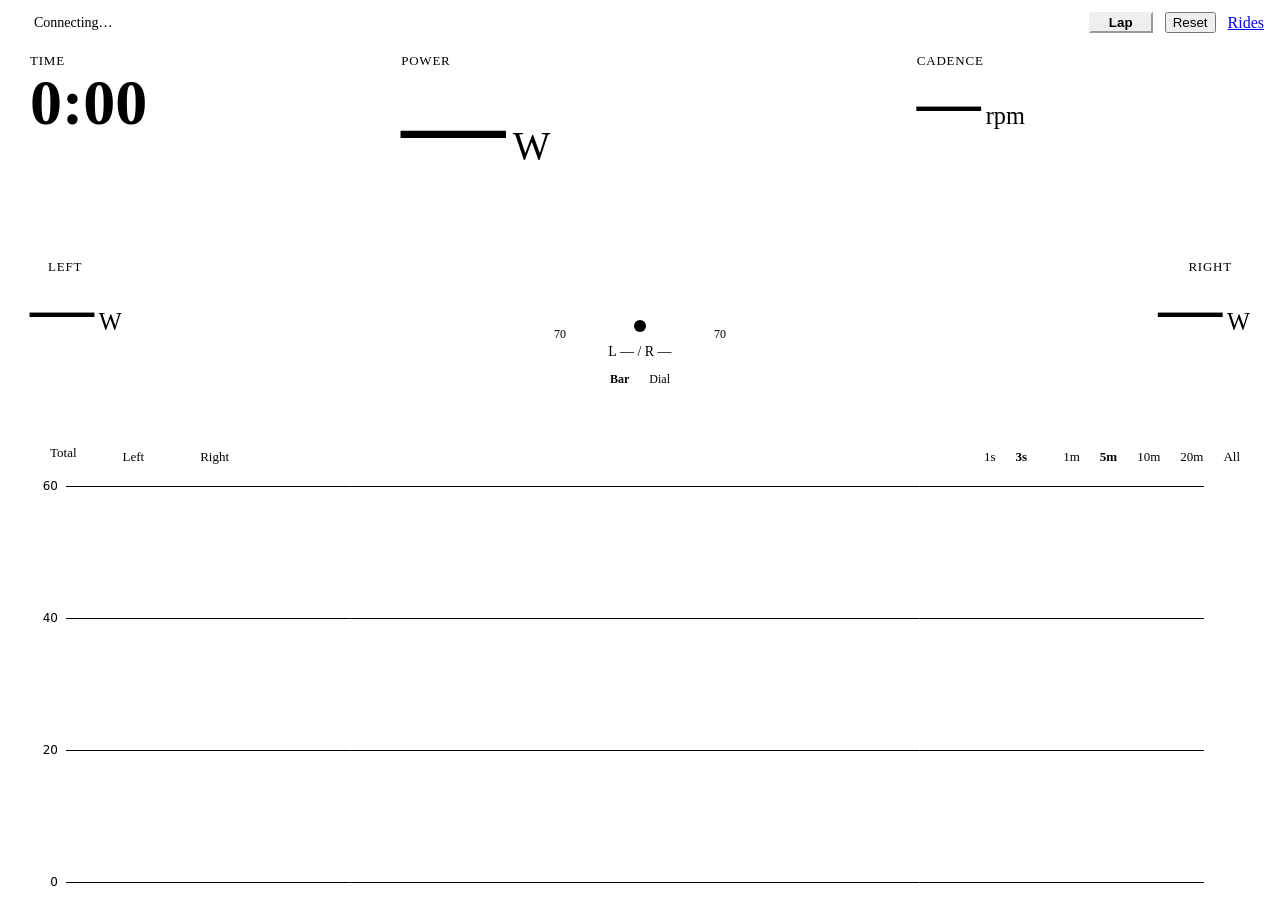
==== commit 656a0e90: "Bike computer v0.10: one copy of shared code - Saved rides are summed up by the same Totals as the l" ====
--- a/static/index.html
+++ b/static/index.html
@@ -5,60 +5,10 @@
 <meta name="viewport" content="width=device-width, initial-scale=1, viewport-fit=cover">
 <meta name="theme-color" content="#111110">
 <title>Bike Computer</title>
+<link rel="stylesheet" href="/common.css">
 <style>
-  :root {
-    color-scheme: dark;
-    --bg:            #111110;
-    --surface-1:     #1a1a19;
-    --surface-2:     #242422;
-    --border:        #34332f;
-    --text-primary:  #f0efec;
-    --text-secondary:#c3c2b7;
-    --text-muted:    #8d8c84;
-    --grid:          #2c2b28;
-    --series-total:  #199e70;   /* aqua  */
-    --series-left:   #3987e5;   /* blue  */
-    --series-right:  #d95926;   /* orange */
-    --series-hr:     #d6409f;   /* magenta */
-    --ok:            #0ca30c;
-    --warn:          #c98500;
-    --bad:           #e5484d;
-    /* power zones 1-7 */
-    --z1: #8e8d87; --z2: #3b82f6; --z3: #22a06b; --z4: #e0b000;
-    --z5: #f07a1a; --z6: #e5484d; --z7: #a35ee8;
-  }
-  @media (prefers-color-scheme: light) {
-    :root:not([data-theme="dark"]) {
-      color-scheme: light;
-      --bg:            #f3f3f1;
-      --surface-1:     #fcfcfb;
-      --surface-2:     #efeeeb;
-      --border:        #dcdbd6;
-      --text-primary:  #0b0b0b;
-      --text-secondary:#52514e;
-      --text-muted:    #75746f;
-      --grid:          #e6e5e1;
-      --series-total:  #1baf7a;
-      --series-left:   #2a78d6;
-      --series-right:  #eb6834;
-      --series-hr:     #c22d8a;
-      --ok:            #008300;
-      --warn:          #b07000;
-      --bad:           #c62a2f;
-      --z1: #75746f; --z2: #2563eb; --z3: #148a5a; --z4: #b38b00;
-      --z5: #d9640a; --z6: #c62a2f; --z7: #8a45cf;
-    }
-  }
-  :root[data-theme="dark"] { color-scheme: dark; }
-
-  * { box-sizing: border-box; }
-  [hidden] { display: none !important; }
   html, body { height: 100%; margin: 0; }
   body {
-    background: var(--bg);
-    color: var(--text-primary);
-    font-family: system-ui, -apple-system, "Segoe UI", Roboto, sans-serif;
-    font-variant-numeric: tabular-nums;
     display: flex; flex-direction: column;
     padding: 12px 16px calc(12px + env(safe-area-inset-bottom));
     gap: 10px;
@@ -76,13 +26,12 @@
   }
   .alert.show { display: block; }
   .seg { display: inline-flex; border: 1px solid var(--border); border-radius: 8px; overflow: hidden; }
-  .seg button, .btn {
+  .seg button {
     background: var(--surface-1); color: var(--text-secondary); border: 0;
     font: inherit; font-size: 14px; padding: 8px 12px; cursor: pointer; min-height: 36px;
   }
   .seg button + button { border-left: 1px solid var(--border); }
   .seg button[aria-pressed="true"] { background: var(--surface-2); color: var(--text-primary); font-weight: 600; }
-  .btn { border: 1px solid var(--border); border-radius: 8px; text-decoration: none; display: inline-flex; align-items: center; }
 
   .tiles { display: grid; grid-template-columns: 1fr 1.4fr 1fr; gap: 10px; }
   .tiles.has-hr { grid-template-columns: 1fr 1.4fr 1fr 1fr; }
@@ -149,11 +98,6 @@
   .legend > button { font: inherit; color: inherit; background: none; border: 1px solid var(--border); border-radius: 999px; padding: 2px 10px; cursor: pointer; }
   .legend > button[aria-pressed="false"] { opacity: .45; text-decoration: line-through; }
   .legend > button[aria-pressed="false"] .key { background: var(--text-muted) !important; }
-  .zonebar { font-size: 13px; color: var(--text-secondary); }
-  .zonebar .bar { display: flex; height: 10px; border-radius: 5px; overflow: hidden; gap: 1px; background: var(--surface-2); }
-  .zonebar .bar div { min-width: 2px; }
-  .zonebar .keys { display: flex; flex-wrap: wrap; gap: 4px 14px; margin-top: 6px; }
-  .zonebar .keys span::before { content: ""; display: inline-block; width: 8px; height: 8px; border-radius: 2px; background: var(--zc); margin-right: 5px; }
   .legend > span { padding: 3px 0; }
   .plot { position: relative; flex: 1; min-height: 0; }
   canvas { position: absolute; inset: 0; width: 100%; height: 100%; touch-action: none; }
@@ -234,7 +178,7 @@
   </section>
 
   <section class="stats" id="stats" title="NP = normalized power: like the average, but weights hard efforts more. IF = NP ÷ FTP. TSS = training load: 100 = one hour at FTP."></section>
-  <section class="zonebar" id="zonebar" hidden></section>
+  <section id="zonebar" hidden></section>
   <section class="stats lapline" id="lapline"></section>
 
   <section class="tile chart">
@@ -264,6 +208,7 @@
 
   <section class="tile laps" id="laps" hidden></section>
 
+<script src="/common.js"></script>
 <script>
 (() => {
   const $ = id => document.getElementById(id);
@@ -284,10 +229,11 @@
     showH = localStorage.getItem("bc.showH") !== "0";
     balDial = localStorage.getItem("bc.balview") === "1" ? 1 : 0;
   } catch (e) {}
+  const store = (key, v) => { try { localStorage.setItem(key, v); } catch (e) {} };
   function setupToggle(id, key, get, set) {
     const b = $(id);
     const sync = () => b.setAttribute("aria-pressed", String(get()));
-    b.onclick = () => { set(!get()); sync(); try { localStorage.setItem(key, get() ? "1" : "0"); } catch (e) {} render(); };
+    b.onclick = () => { set(!get()); sync(); store(key, get() ? "1" : "0"); render(); };
     sync();
   }
   setupToggle("showL", "bc.showL", () => showL, v => showL = v);
@@ -299,21 +245,20 @@
     btns.forEach(b => b.onclick = () => { set(+b.dataset.v); sync(); render(); });
     sync();
   }
-  setupSeg("win", () => windowS, v => { windowS = v; try { localStorage.setItem("bc.win", v); } catch (e) {} });
-  setupSeg("smooth", () => smoothS, v => { smoothS = v; try { localStorage.setItem("bc.smooth", v); } catch (e) {} });
+  setupSeg("win", () => windowS, v => { windowS = v; store("bc.win", v); });
+  setupSeg("smooth", () => smoothS, v => { smoothS = v; store("bc.smooth", v); });
   const showBalView = () => { $("balbar").hidden = !!balDial; $("baldial").toggleAttribute("hidden", !balDial); };   // an <svg> has no .hidden property
-  setupSeg("balview", () => balDial, v => { balDial = v; showBalView(); try { localStorage.setItem("bc.balview", v); } catch (e) {} });
+  setupSeg("balview", () => balDial, v => { balDial = v; showBalView(); store("bc.balview", v); });
   showBalView();
 
   $("reset").onclick = () => {
     if (confirm("Reset the ride? (timer, graph and averages)")) post("/api/reset");
   };
 
-  // POSTs must carry this header; the server rejects POSTs from other web pages.
   function post(path, body) {
     return fetch(path, {
       method: "POST",
-      headers: { "Content-Type": "application/json", "X-Bike-Computer": "1" },
+      headers: POST_HEADERS,
       body: JSON.stringify(body || {}),
     }).catch(() => {});
   }
@@ -321,17 +266,12 @@
   const sendClock = () => post("/api/clock", { now: Date.now() });
 
   // ---------- formatting
-  const fmtTime = s => {
-    s = Math.floor(s || 0);
-    const h = Math.floor(s / 3600), m = Math.floor(s / 60) % 60, ss = String(s % 60).padStart(2, "0");
-    return h ? `${h}:${String(m).padStart(2, "0")}:${ss}` : `${m}:${ss}`;
-  };
   const num = (v, unit) => `${v == null ? "—" : Math.round(v)}<small>${unit}</small>`;
   const css = name => getComputedStyle(document.documentElement).getPropertyValue(name).trim();
-
-  // ---------- power zones (share of FTP; same limits as ride.py)
-  const ZONES = [[1, "Recovery", .55], [2, "Endurance", .75], [3, "Tempo", .90], [4, "Threshold", 1.05],
-                 [5, "VO2 max", 1.20], [6, "Anaerobic", 1.50], [7, "Neuromuscular", Infinity]];
+  // Average of the values that are there (null = no value), or null if none are.
+  const mean = xs => { const v = xs.filter(x => x != null); return v.length ? v.reduce((a, b) => a + b, 0) / v.length : null; };
+
+  // ---------- power zones (ZONES in common.js)
   const zoneOf = (p, ftp) => ftp && p != null ? ZONES.find(z => p <= z[2] * ftp) : null;
 
   // ---------- numbers
@@ -340,10 +280,7 @@
     if (!latest) return null;
     if (!latest.moving || smoothS <= 1 || history.length === 0) return latest;
     const tail = history.slice(-smoothS);
-    const avg = k => {
-      const v = tail.map(s => s[k]).filter(x => x != null);
-      return v.length ? v.reduce((a, b) => a + b, 0) / v.length : null;
-    };
+    const avg = k => mean(tail.map(s => s[k]));
     return { p: avg("p"), l: avg("l"), r: avg("r"), c: avg("c"), h: latest.h };
   }
 
@@ -398,22 +335,11 @@
     renderStatus();
   }
 
-  // Food energy burned, estimated from work: 1 kcal = 4.184 kJ and the body turns
-  // about `eff` % of it into work at the pedals (24 % by default, so kcal ≈ kJ).
-  // Set on the Rides page, as it varies from rider to rider.
-  const kcal = (kj, eff) => kj == null ? null : Math.round(kj / (4.184 * (eff || 24) / 100));
-
-  // ---------- time in zones (same markup on the Rides page)
+  // ---------- time in zones
   function renderZones(box, zones) {
-    const total = zones ? zones.reduce((a, b) => a + b, 0) : 0;
-    box.hidden = !total;
-    if (!total) return;
-    const names = ZONES.map(z => z[1]);
-    box.innerHTML = `<div class="bar" role="img" aria-label="Time in power zones">` +
-      zones.map((s, i) => s ? `<div style="flex:${s};background:var(--z${i + 1})" title="Z${i + 1} ${names[i]}: ${fmtTime(s)}"></div>` : "").join("") +
-      `</div><div class="keys">` +
-      zones.map((s, i) => s ? `<span style="--zc:var(--z${i + 1})">Z${i + 1} <b>${fmtTime(s)}</b> · ${Math.round(100 * s / total)}%</span>` : "").join("") +
-      `</div>`;
+    const html = zoneBar(zones, true);
+    box.hidden = !html;
+    if (html) box.innerHTML = html;
   }
 
   // ---------- laps
@@ -495,10 +421,7 @@
     const k = Math.ceil(data.length / maxPts), out = [];
     for (let i = 0; i < data.length; i += k) {
       const chunk = data.slice(i, i + k), o = { t: chunk[0].t, lap: chunk[chunk.length - 1].lap };
-      for (const key of ["p", "l", "r", "c", "h"]) {
-        const v = chunk.map(d => d[key]).filter(x => x != null);
-        o[key] = v.length ? v.reduce((a, b) => a + b, 0) / v.length : null;
-      }
+      for (const key of ["p", "l", "r", "c", "h"]) o[key] = mean(chunk.map(d => d[key]));
       out.push(o);
     }
     return [out, k];
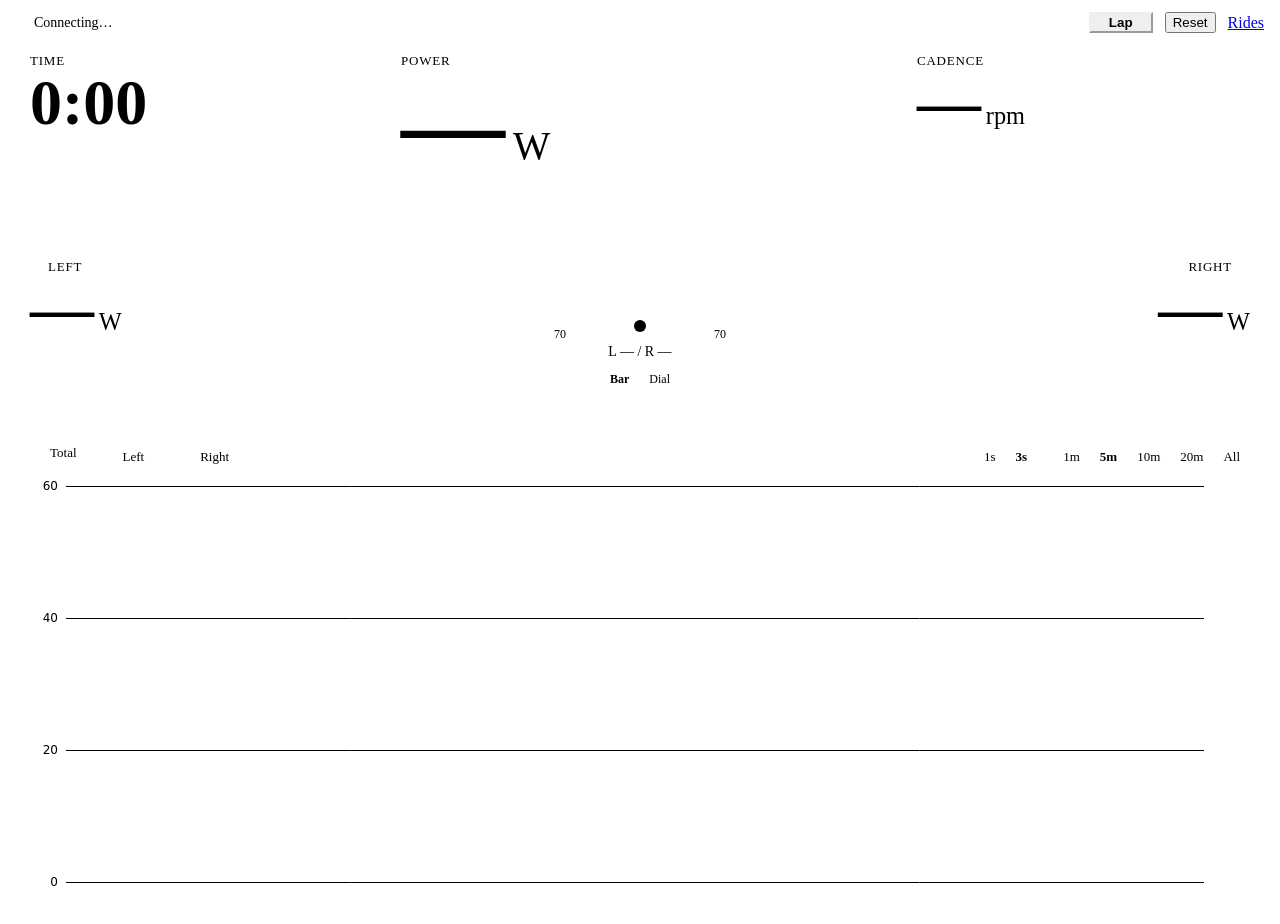
==== commit 0b02c7d4: "Bike computer v1.0.1: numbers fit in their tiles A ride over an hour didn't fit in the Time tile at " ====
--- a/static/index.html
+++ b/static/index.html
@@ -44,10 +44,24 @@
   .label { font-size: 13px; color: var(--text-muted); text-transform: uppercase; letter-spacing: .06em; }
   .value { font-weight: 700; line-height: 1.05; white-space: nowrap; }
   .value small { font-size: .38em; font-weight: 500; color: var(--text-secondary); margin-left: .2em; }
-  .big   { font-size: clamp(56px, 10vw, 104px); }
-  .mid   { font-size: clamp(28px, 6vw, 64px); }
+  /* --fs is the size a number would like; in the top row it is also capped by --fit (below) */
+  .big   { --fs: clamp(56px, 10vw, 104px); font-size: var(--fs); }
+  .mid   { --fs: clamp(28px, 6vw, 64px); font-size: var(--fs); }
   /* the intense interval going on (HIIT), under the ride time */
-  .intense { margin-top: 4px; font-weight: 700; font-size: clamp(18px, 3.6vw, 36px); color: var(--z6); white-space: nowrap; }
+  .intense { margin-top: 4px; font-weight: 700; --fs: clamp(18px, 3.6vw, 36px); font-size: var(--fs); color: var(--z6); white-space: nowrap; }
+  /* No number wider than its tile, at any screen width: --fit is the most its widest text allows,
+     in cqi (1% of the tile's width). 1:23:45 is 4.3em wide, 59:59 3.2em, 9:59 2.5em, 1234 W 2.6em,
+     105 rpm 2.9em, 172 bpm 3.0em, HARD 59:59 5.1em, HARD 9:59 4.5em. */
+  .tiles > .tile:not(.lr) { container-type: inline-size; }
+  .tiles > .tile:not(.lr) :is(.value, .intense) { font-size: min(var(--fs), var(--fit, 32cqi)); }
+  .tiles #time[data-len="4"] { --fit: 38cqi; }
+  .tiles #time[data-len="5"] { --fit: 30cqi; }
+  .tiles #time[data-len="7"] { --fit: 22cqi; }
+  .tiles #time[data-len="8"] { --fit: 19cqi; }
+  .tiles #power { --fit: 36cqi; }
+  .tiles #cad { --fit: 33cqi; }
+  .tiles .intense { --fit: 18cqi; }
+  .tiles .intense[data-len="4"] { --fit: 21cqi; }
   .intense small { font-size: .5em; font-weight: 600; text-transform: uppercase; letter-spacing: .06em; margin-right: .4em; vertical-align: .2em; }
 
   .lr { display: grid; grid-template-columns: auto 1fr auto; align-items: center; gap: 14px; }
@@ -70,6 +84,21 @@
   .dial .needle circle { fill: var(--text-primary); }
   .balview.seg { display: flex; width: max-content; margin: 6px auto 0; }
   .balview button { font-size: 12px; padding: 2px 10px; min-height: 26px; }
+  /* With the dial, the balance tile moves into the top row: dial on top, L and R below it. */
+  .tiles.has-bal { grid-template-columns: 1fr 1.4fr 1fr 1.3fr; }
+  .tiles.has-bal.has-hr { grid-template-columns: 1fr 1.4fr 1fr 1fr 1.3fr; }
+  .tiles .lr { grid-template-columns: 1fr 1fr; grid-template-areas: "mid mid" "l r"; gap: 2px 8px; align-items: end; }
+  .tiles .lr > :first-child { grid-area: l; }
+  .tiles .lr > .balmid { grid-area: mid; }
+  .tiles .lr > .right { grid-area: r; }
+  .tiles .lr .mid { --fs: clamp(22px, 2.6vw, 36px); }
+  /* five tiles in a row: smaller numbers, so a long ride's 1:23:45 and 1000+ W still fit */
+  @media (min-width: 1101px) {
+    .tiles.has-bal .big { --fs: clamp(56px, 6.5vw, 96px); }
+    .tiles.has-bal .tile:not(.lr) .mid { --fs: clamp(28px, 3.5vw, 56px); }
+  }
+  .tiles .lr .dial { max-width: 170px; }
+  .tiles .lr .baltext { margin-top: 0; font-size: 13px; }
 
   .btn.lap { color: var(--text-primary); font-weight: 600; border-color: var(--text-muted); min-width: 64px; justify-content: center; }
   .btn.lap.flash { background: var(--surface-2); }
@@ -110,11 +139,23 @@
   .tip .row { display: flex; justify-content: space-between; gap: 14px; }
   .tip .row span:first-child { color: var(--text-secondary); }
 
+  /* Too narrow for another column in the top row: the dial keeps a row of its own under it. */
+  @media (max-width: 1100px) {
+    .tiles.has-bal { grid-template-columns: 1fr 1.4fr 1fr; }
+    .tiles.has-bal.has-hr { grid-template-columns: 1fr 1.4fr 1fr 1fr; }
+    .tiles .lr { grid-column: 1 / -1; grid-template-columns: auto 1fr auto; grid-template-areas: "l mid r"; align-items: center; gap: 14px; }
+    .tiles .lr .mid { --fs: clamp(28px, 6vw, 64px); }
+    .tiles .lr .dial { max-width: 200px; }
+    .tiles .lr .baltext { margin-top: 6px; font-size: 14px; }
+  }
   @media (max-width: 640px) {
     .tiles { grid-template-columns: 1fr 1fr; }
     .tiles .power { grid-column: 1 / -1; order: -1; }
     .tiles.has-hr { grid-template-columns: 1fr 1fr 1fr; }
-    .tiles.has-hr .mid { font-size: clamp(24px, 7.5vw, 40px); }
+    .tiles.has-hr .mid { --fs: clamp(24px, 7.5vw, 40px); }
+    .tiles.has-bal { grid-template-columns: 1fr 1fr; }
+    .tiles.has-bal.has-hr { grid-template-columns: 1fr 1fr 1fr; }
+    .tiles .lr .mid { --fs: clamp(24px, 7.5vw, 40px); }
   }
 </style>
 </head>
@@ -148,12 +189,12 @@
     </div>
   </section>
 
-  <section class="tile lr">
+  <section class="tile lr" id="lr">
     <div class="side">
       <div class="label"><span class="key" style="background:var(--series-left)"></span>Left</div>
       <div class="value mid" id="left">—<small>W</small></div>
     </div>
-    <div>
+    <div class="balmid">
       <div class="balance" id="balbar" aria-hidden="true"><div class="bl" id="bl" style="flex-basis:50%"></div><div class="br" id="br" style="flex-basis:50%"></div><div class="mid50"></div></div>
       <svg class="dial" id="baldial" viewBox="0 0 200 112" aria-hidden="true" hidden>
         <path class="arc" d="M 20 100 A 80 80 0 0 1 100 20" stroke="var(--series-left)"/>
@@ -247,7 +288,13 @@
   }
   setupSeg("win", () => windowS, v => { windowS = v; store("bc.win", v); });
   setupSeg("smooth", () => smoothS, v => { smoothS = v; store("bc.smooth", v); });
-  const showBalView = () => { $("balbar").hidden = !!balDial; $("baldial").toggleAttribute("hidden", !balDial); };   // an <svg> has no .hidden property
+  const showBalView = () => {
+    $("balbar").hidden = !!balDial;
+    $("baldial").toggleAttribute("hidden", !balDial);   // an <svg> has no .hidden property
+    // The dial fits in the top row; the bar needs a row of its own under it.
+    $("tiles").classList.toggle("has-bal", !!balDial);
+    if (balDial) $("tiles").append($("lr")); else $("tiles").after($("lr"));
+  };
   setupSeg("balview", () => balDial, v => { balDial = v; showBalView(); store("bc.balview", v); });
   showBalView();
 
@@ -289,9 +336,10 @@
     const st = latest.stats || {};
     const ftp = st.ftp;
     $("time").textContent = fmtTime(st.elapsed);
+    $("time").dataset.len = $("time").textContent.length;   // the longer the time, the smaller it must be to fit
     // An intense interval going on: its own timer, gone when it ends.
     $("intense").hidden = st.intense_s == null;
-    if (st.intense_s != null) $("intenseT").textContent = fmtTime(st.intense_s);
+    if (st.intense_s != null) $("intense").dataset.len = ($("intenseT").textContent = fmtTime(st.intense_s)).length;
     const s = smoothed();
     $("power").innerHTML = num(s.p, "W");
     const z = latest.moving ? zoneOf(s.p, ftp) : null;
